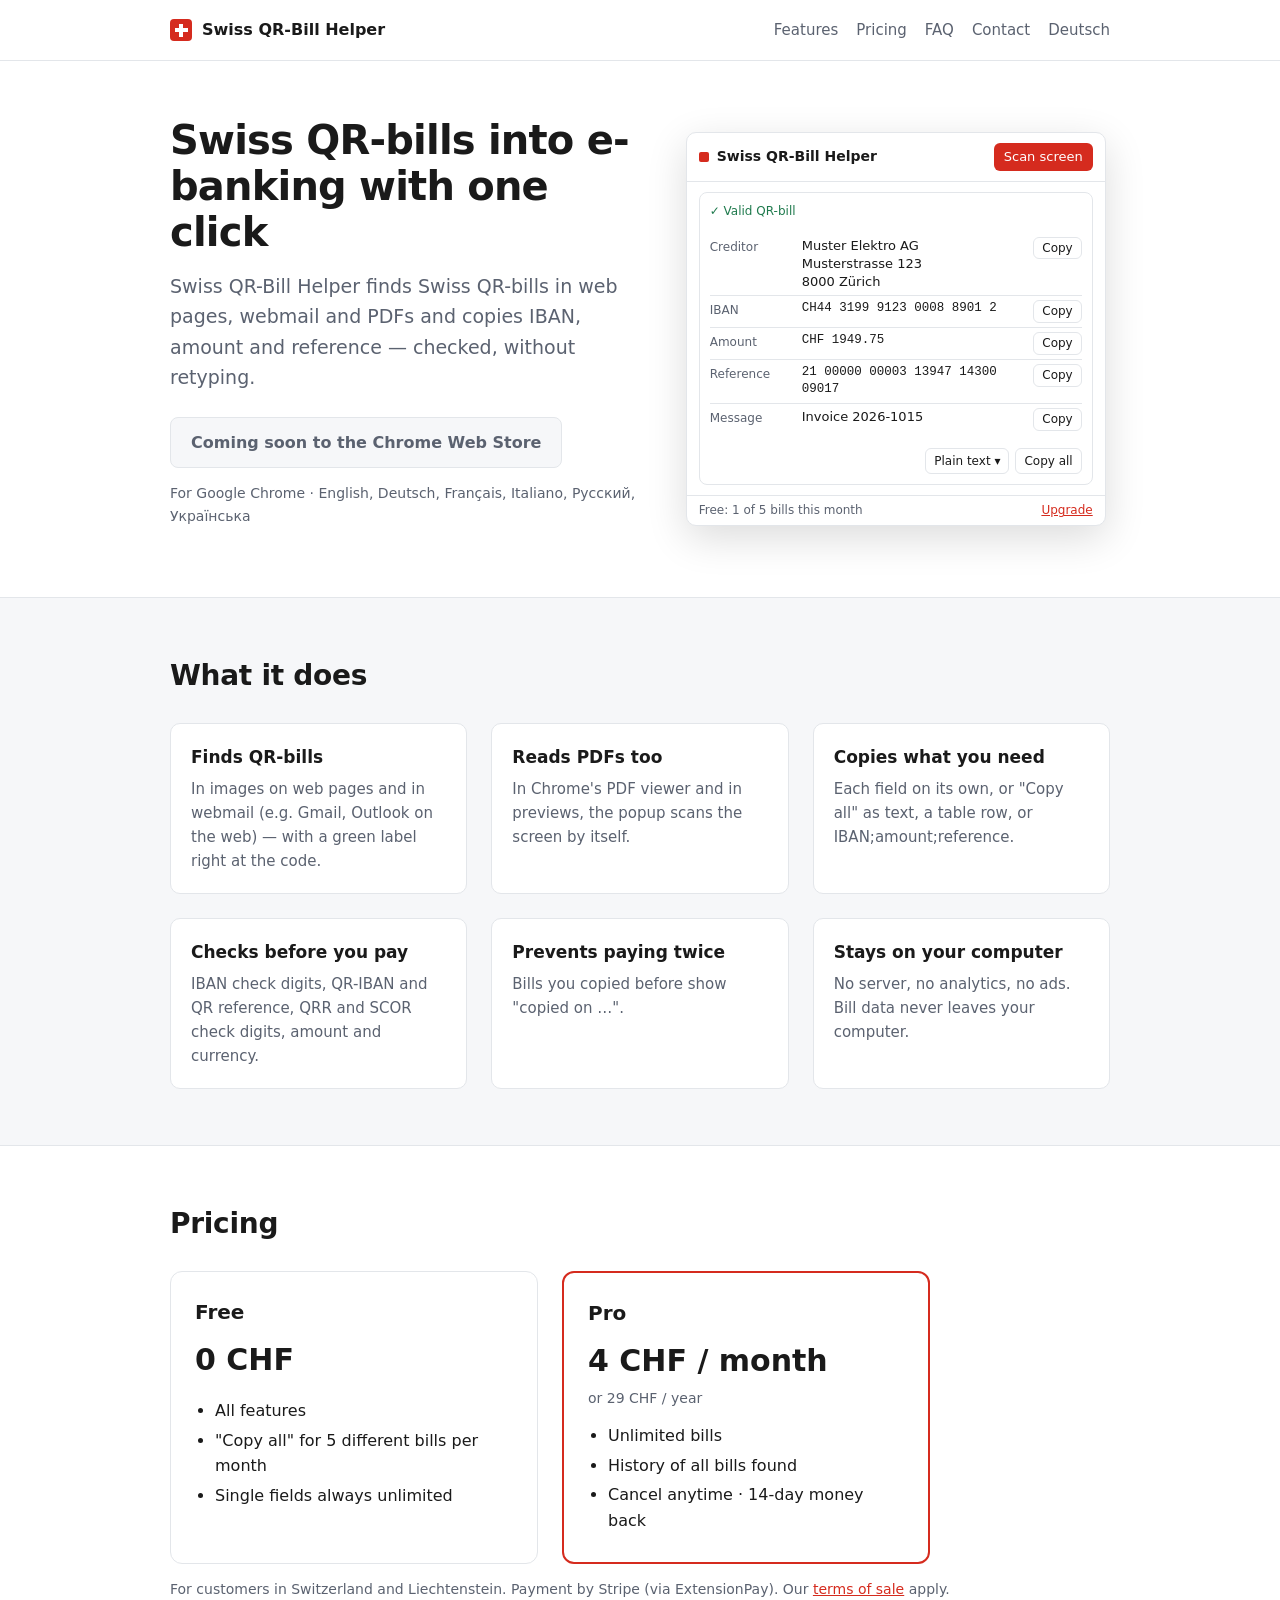
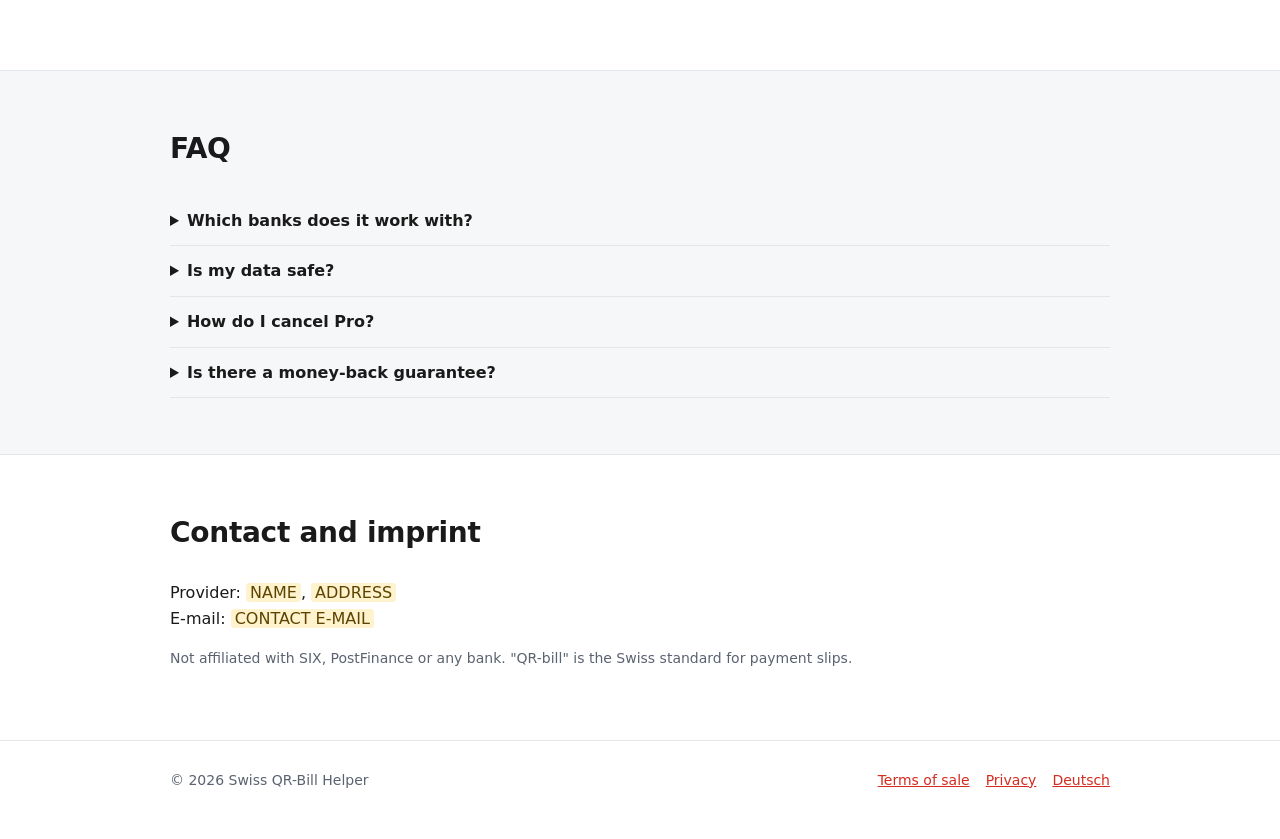
==== en.html @ 33a3999e "Add product page (DE/EN), terms of sale, links between pages" ====
<!doctype html>
<html lang="en">
<head>
  <meta charset="utf-8">
  <meta name="viewport" content="width=device-width, initial-scale=1">
  <title>Swiss QR-Bill Helper – Swiss QR-bills into e-banking with one click</title>
  <meta name="description" content="Chrome extension: finds Swiss QR-bills in web pages, webmail and PDFs and copies IBAN, amount and reference with one click.">
  <link rel="alternate" hreflang="de" href="index.html">
  <link rel="alternate" hreflang="en" href="en.html">
  <link rel="stylesheet" href="style.css">
</head>
<body>
  <div class="top"><div class="wrap">
    <a class="brand" href="en.html"><span class="cross"></span>Swiss QR-Bill Helper</a>
    <nav><a class="hide-sm" href="#features">Features</a><a href="#pricing">Pricing</a><a class="hide-sm" href="#faq">FAQ</a><a href="#contact">Contact</a><a href="index.html">Deutsch</a></nav>
  </div></div>

  <section class="hero"><div class="wrap">
    <div>
      <h1>Swiss QR-bills into e-banking with one click</h1>
      <p class="lead">Swiss QR-Bill Helper finds Swiss QR-bills in web pages, webmail and PDFs and copies IBAN, amount and reference — checked, without retyping.</p>
      <span class="btn soon">Coming soon to the Chrome Web Store</span>
      <p class="small">For Google Chrome · English, Deutsch, Français, Italiano, Русский, Українська</p>
    </div>
    <div class="popup" aria-hidden="true">
      <div class="ph"><b>Swiss QR-Bill Helper</b><span class="scan">Scan screen</span></div>
      <div class="bill">
        <div class="ok">✓ Valid QR-bill</div>
        <dl>
          <div class="row"><dt>Creditor</dt><dd class="">Muster Elektro AG<br>Musterstrasse 123<br>8000 Zürich</dd><span class="cp">Copy</span></div>
          <div class="row"><dt>IBAN</dt><dd class="mono">CH44 3199 9123 0008 8901 2</dd><span class="cp">Copy</span></div>
          <div class="row"><dt>Amount</dt><dd class="mono">CHF 1949.75</dd><span class="cp">Copy</span></div>
          <div class="row"><dt>Reference</dt><dd class="mono">21 00000 00003 13947 14300 09017</dd><span class="cp">Copy</span></div>
          <div class="row"><dt>Message</dt><dd class="">Invoice 2026-1015</dd><span class="cp">Copy</span></div>
        </dl>
        <div class="acts"><span>Plain text ▾</span><span>Copy all</span></div>
      </div>
      <div class="plan"><span>Free: 1 of 5 bills this month</span><u>Upgrade</u></div>
    </div>
  </div></section>

  <section class="band alt" id="features"><div class="wrap">
    <h2>What it does</h2>
    <div class="grid3">
        <div class="card"><h3>Finds QR-bills</h3><p>In images on web pages and in webmail (e.g. Gmail, Outlook on the web) — with a green label right at the code.</p></div>
        <div class="card"><h3>Reads PDFs too</h3><p>In Chrome's PDF viewer and in previews, the popup scans the screen by itself.</p></div>
        <div class="card"><h3>Copies what you need</h3><p>Each field on its own, or "Copy all" as text, a table row, or IBAN;amount;reference.</p></div>
        <div class="card"><h3>Checks before you pay</h3><p>IBAN check digits, QR-IBAN and QR reference, QRR and SCOR check digits, amount and currency.</p></div>
        <div class="card"><h3>Prevents paying twice</h3><p>Bills you copied before show "copied on …".</p></div>
        <div class="card"><h3>Stays on your computer</h3><p>No server, no analytics, no ads. Bill data never leaves your computer.</p></div>
    </div>
  </div></section>

  <section class="band" id="pricing"><div class="wrap">
    <h2>Pricing</h2>
    <div class="prices">
      <div class="price"><h3>Free</h3><div class="amount">0 CHF</div><ul><li>All features</li><li>"Copy all" for 5 different bills per month</li><li>Single fields always unlimited</li></ul></div>
      <div class="price pro"><h3>Pro</h3><div class="amount">4 CHF / month</div><div class="small">or 29 CHF / year</div><ul><li>Unlimited bills</li><li>History of all bills found</li><li>Cancel anytime · 14-day money back</li></ul></div>
    </div>
    <p class="small">For customers in Switzerland and Liechtenstein. Payment by Stripe (via ExtensionPay). Our <a href="terms.html#en">terms of sale</a> apply.</p>
  </div></section>

  <section class="band alt" id="faq"><div class="wrap">
    <h2>FAQ</h2>
      <details><summary>Which banks does it work with?</summary><p>All of them: the extension copies the payment details, you paste them into your bank's e-banking. No bank login needed.</p></details>
      <details><summary>Is my data safe?</summary><p>QR codes are read locally in your browser. Only the Pro license check contacts ExtensionPay; bill data is never sent. Details in the <a href="privacy.html#en">privacy policy</a>.</p></details>
      <details><summary>How do I cancel Pro?</summary><p>In the extension's popup, click "Manage subscription" at the bottom. Cancellation takes effect at the end of the paid period.</p></details>
      <details><summary>Is there a money-back guarantee?</summary><p>Yes: within 14 days of the first payment we refund the full amount on request by e-mail, no reason needed.</p></details>
  </div></section>

  <section class="band" id="contact"><div class="wrap">
    <h2>Contact and imprint</h2>
    <p>Provider: <span class="todo">NAME</span>, <span class="todo">ADDRESS</span><br>E-mail: <span class="todo">CONTACT E-MAIL</span></p>
    <p class="small">Not affiliated with SIX, PostFinance or any bank. "QR-bill" is the Swiss standard for payment slips.</p>
  </div></section>

  <footer><div class="wrap">
    <span>© 2026 Swiss QR-Bill Helper</span>
    <nav><a href="terms.html#en">Terms of sale</a><a href="privacy.html#en">Privacy</a><a href="index.html">Deutsch</a></nav>
  </div></footer>
</body>
</html>
---- style.css ----
:root {
  --bg: #ffffff; --bg2: #f6f7f9; --fg: #1a1a1a; --muted: #5b6270; --line: #e3e6ea;
  --accent: #d52b1e; --ok: #1f7a4d; --mono: ui-monospace, SFMono-Regular, Menlo, Consolas, monospace;
}
@media (prefers-color-scheme: dark) {
  :root { --bg: #16181c; --bg2: #1d2025; --fg: #f3f4f6; --muted: #a1a8b3; --line: #2c3037; }
}
* { box-sizing: border-box; }
body { margin: 0; background: var(--bg); color: var(--fg); font: 16px/1.6 system-ui, -apple-system, "Segoe UI", sans-serif; }
a { color: var(--accent); }
.wrap { max-width: 980px; margin: 0 auto; padding: 0 20px; }

/* top bar */
.top { border-bottom: 1px solid var(--line); }
.top .wrap { display: flex; align-items: center; justify-content: space-between; gap: 16px; height: 60px; }
.brand { font-weight: 700; color: var(--fg); text-decoration: none; display: flex; align-items: center; gap: 10px; }
.cross { width: 22px; height: 22px; background: var(--accent); border-radius: 4px; position: relative; flex: none; }
.cross::before, .cross::after { content: ""; position: absolute; background: #fff; left: 50%; top: 50%; }
.cross::before { width: 4px; height: 13px; margin: -6.5px -2px; }
.cross::after { width: 13px; height: 4px; margin: -2px -6.5px; }
.top nav { display: flex; gap: 18px; font-size: 15px; }
.top nav a { color: var(--muted); text-decoration: none; }
.top nav a:hover { color: var(--fg); }

/* hero */
.hero .wrap { display: grid; grid-template-columns: 1.1fr 1fr; gap: 40px; align-items: center; padding-top: 56px; padding-bottom: 56px; }
.hero h1 { font-size: 40px; line-height: 1.15; margin: 0 0 16px; letter-spacing: -0.02em; }
.hero p.lead { font-size: 19px; color: var(--muted); margin: 0 0 24px; }
.btn { display: inline-block; padding: 12px 20px; border-radius: 8px; font-weight: 600; text-decoration: none; }
.btn.primary { background: var(--accent); color: #fff; }
.btn.soon { background: var(--bg2); color: var(--muted); border: 1px solid var(--line); cursor: default; }
.small { font-size: 14px; color: var(--muted); }

/* popup picture (static copy of the extension's popup) */
.popup { width: 100%; max-width: 420px; justify-self: center; border: 1px solid var(--line); border-radius: 10px; background: var(--bg); font: 13px/1.4 system-ui, -apple-system, "Segoe UI", sans-serif; box-shadow: 0 12px 40px rgba(0,0,0,.14); overflow: hidden; }
.popup .ph { display: flex; justify-content: space-between; align-items: center; gap: 10px; padding: 10px 12px; border-bottom: 1px solid var(--line); }
.popup .ph b { font-size: 14px; display: flex; align-items: center; gap: 8px; white-space: nowrap; }
.popup .ph b::before { content: ""; width: 10px; height: 10px; background: var(--accent); border-radius: 2px; }
.popup .scan { background: var(--accent); color: #fff; border-radius: 6px; padding: 5px 10px; white-space: nowrap; }
.popup .bill { margin: 10px 12px; border: 1px solid var(--line); border-radius: 8px; padding: 10px; }
.popup .ok { color: var(--ok); font-size: 12px; margin-bottom: 6px; }
.popup .row { display: grid; grid-template-columns: 86px 1fr auto; gap: 6px; padding: 4px 0; border-top: 1px solid var(--line); }
.popup .row:first-of-type { border-top: 0; }
.popup dt { color: var(--muted); font-size: 12px; padding-top: 2px; }
.popup dd { margin: 0; }
.popup .mono { font-family: var(--mono); font-size: 12.5px; }
.popup .cp { border: 1px solid var(--line); border-radius: 6px; padding: 2px 8px; font-size: 12px; align-self: start; }
.popup .acts { display: flex; justify-content: flex-end; gap: 6px; margin-top: 8px; }
.popup .acts span { border: 1px solid var(--line); border-radius: 6px; padding: 4px 8px; font-size: 12px; }
.popup .plan { display: flex; justify-content: space-between; padding: 6px 12px; border-top: 1px solid var(--line); font-size: 12px; color: var(--muted); }
.popup .plan u { color: var(--accent); }

/* sections */
section.band { padding: 56px 0; border-top: 1px solid var(--line); }
section.alt { background: var(--bg2); }
h2 { font-size: 28px; margin: 0 0 24px; letter-spacing: -0.01em; }
.grid3 { display: grid; grid-template-columns: repeat(3, 1fr); gap: 24px; }
.card { background: var(--bg); border: 1px solid var(--line); border-radius: 10px; padding: 20px; }
.card h3 { font-size: 17px; margin: 0 0 6px; }
.card p { margin: 0; color: var(--muted); font-size: 15px; }

/* pricing */
.prices { display: grid; grid-template-columns: 1fr 1fr; gap: 24px; max-width: 760px; }
.price { border: 1px solid var(--line); border-radius: 12px; padding: 24px; background: var(--bg); }
.price.pro { border: 2px solid var(--accent); }
.price h3 { margin: 0; font-size: 20px; }
.price .amount { font-size: 30px; font-weight: 700; margin: 8px 0 2px; }
.price ul { padding-left: 20px; margin: 14px 0 0; }
.price li { margin: 4px 0; }

/* faq, legal */
details { border-bottom: 1px solid var(--line); padding: 12px 0; }
summary { font-weight: 600; cursor: pointer; }
details p { margin: 8px 0 0; color: var(--muted); }
.legal { max-width: 760px; }
.legal h2 { margin-top: 40px; }
.legal h3 { font-size: 17px; margin: 24px 0 6px; }
.todo { background: #fff3cd; color: #5c4400; padding: 0 4px; border-radius: 3px; }

footer { border-top: 1px solid var(--line); padding: 28px 0 48px; font-size: 14px; color: var(--muted); }
footer .wrap { display: flex; flex-wrap: wrap; justify-content: space-between; gap: 12px; }
footer nav { display: flex; gap: 16px; flex-wrap: wrap; }

@media (max-width: 760px) {
  .hero .wrap { grid-template-columns: 1fr; padding-top: 32px; }
  .hero h1 { font-size: 30px; }
  .grid3, .prices { grid-template-columns: 1fr; }
  .top nav a.hide-sm { display: none; }
}
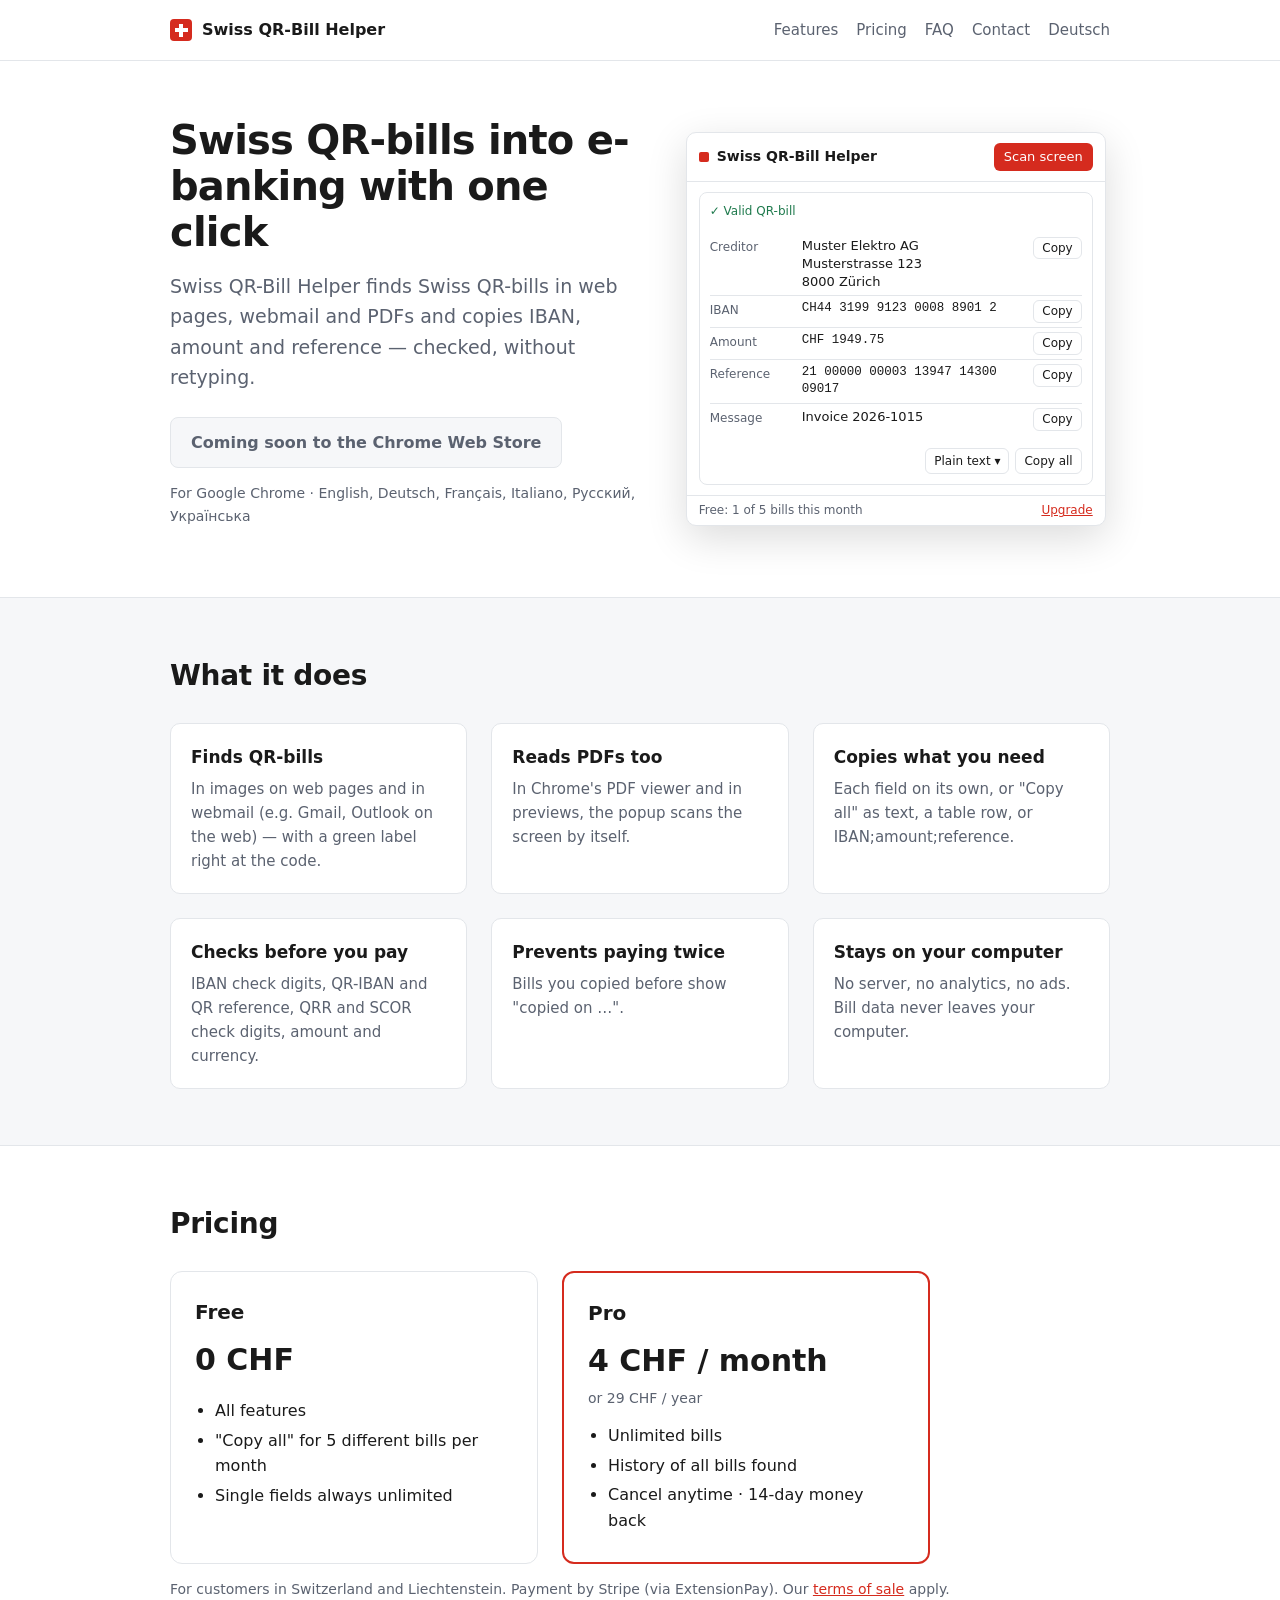
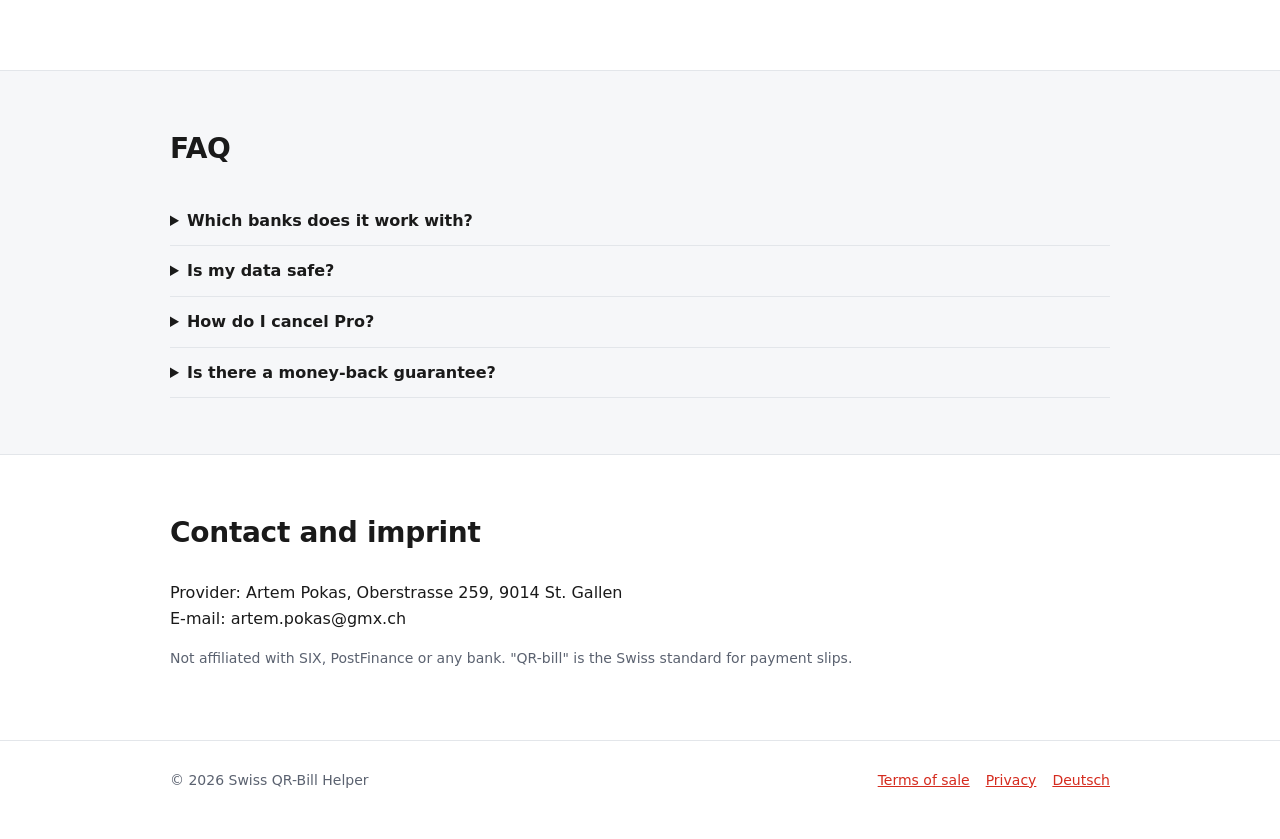
==== commit be0fffc7: "Fill in provider details, date and place of jurisdiction" ====
--- a/en.html
+++ b/en.html
@@ -70,7 +70,7 @@
 
   <section class="band" id="contact"><div class="wrap">
     <h2>Contact and imprint</h2>
-    <p>Provider: <span class="todo">NAME</span>, <span class="todo">ADDRESS</span><br>E-mail: <span class="todo">CONTACT E-MAIL</span></p>
+    <p>Provider: Artem Pokas, Oberstrasse 259, 9014 St. Gallen<br>E-mail: artem.pokas@gmx.ch</p>
     <p class="small">Not affiliated with SIX, PostFinance or any bank. "QR-bill" is the Swiss standard for payment slips.</p>
   </div></section>
 
